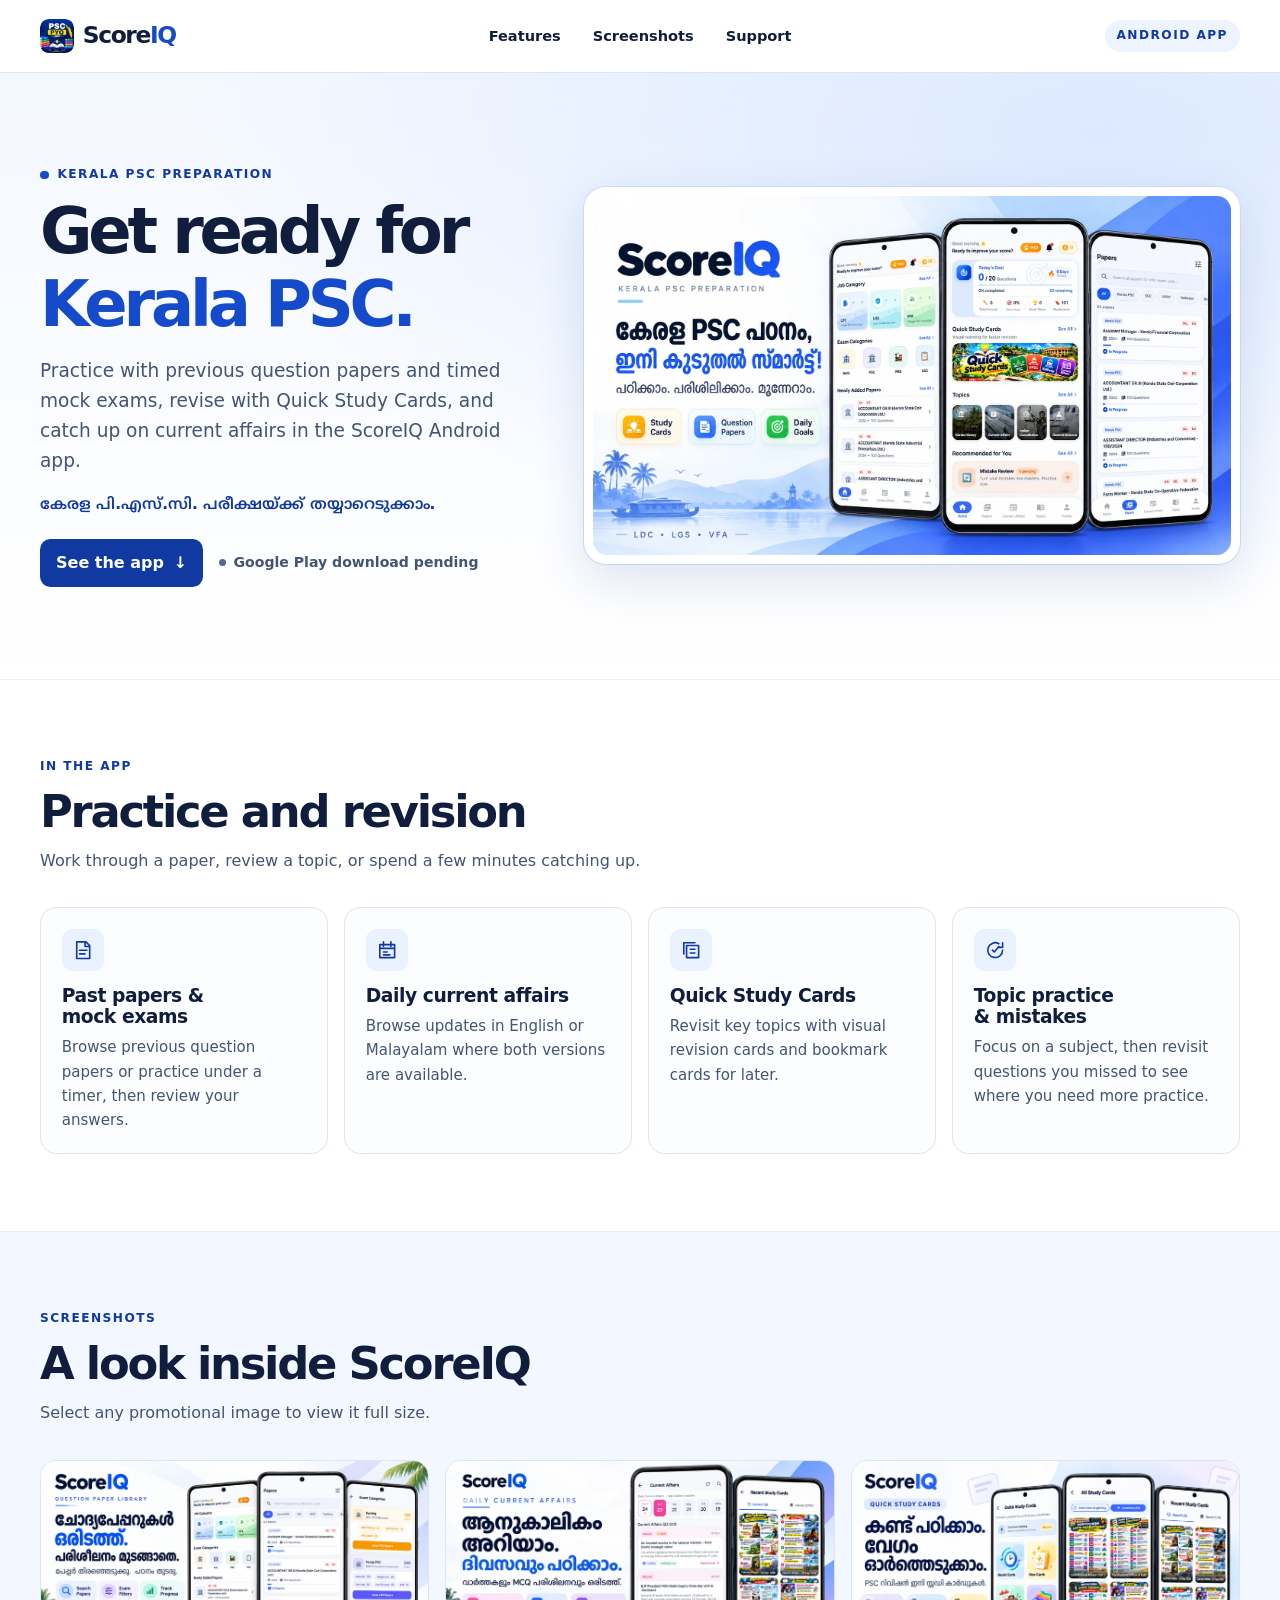
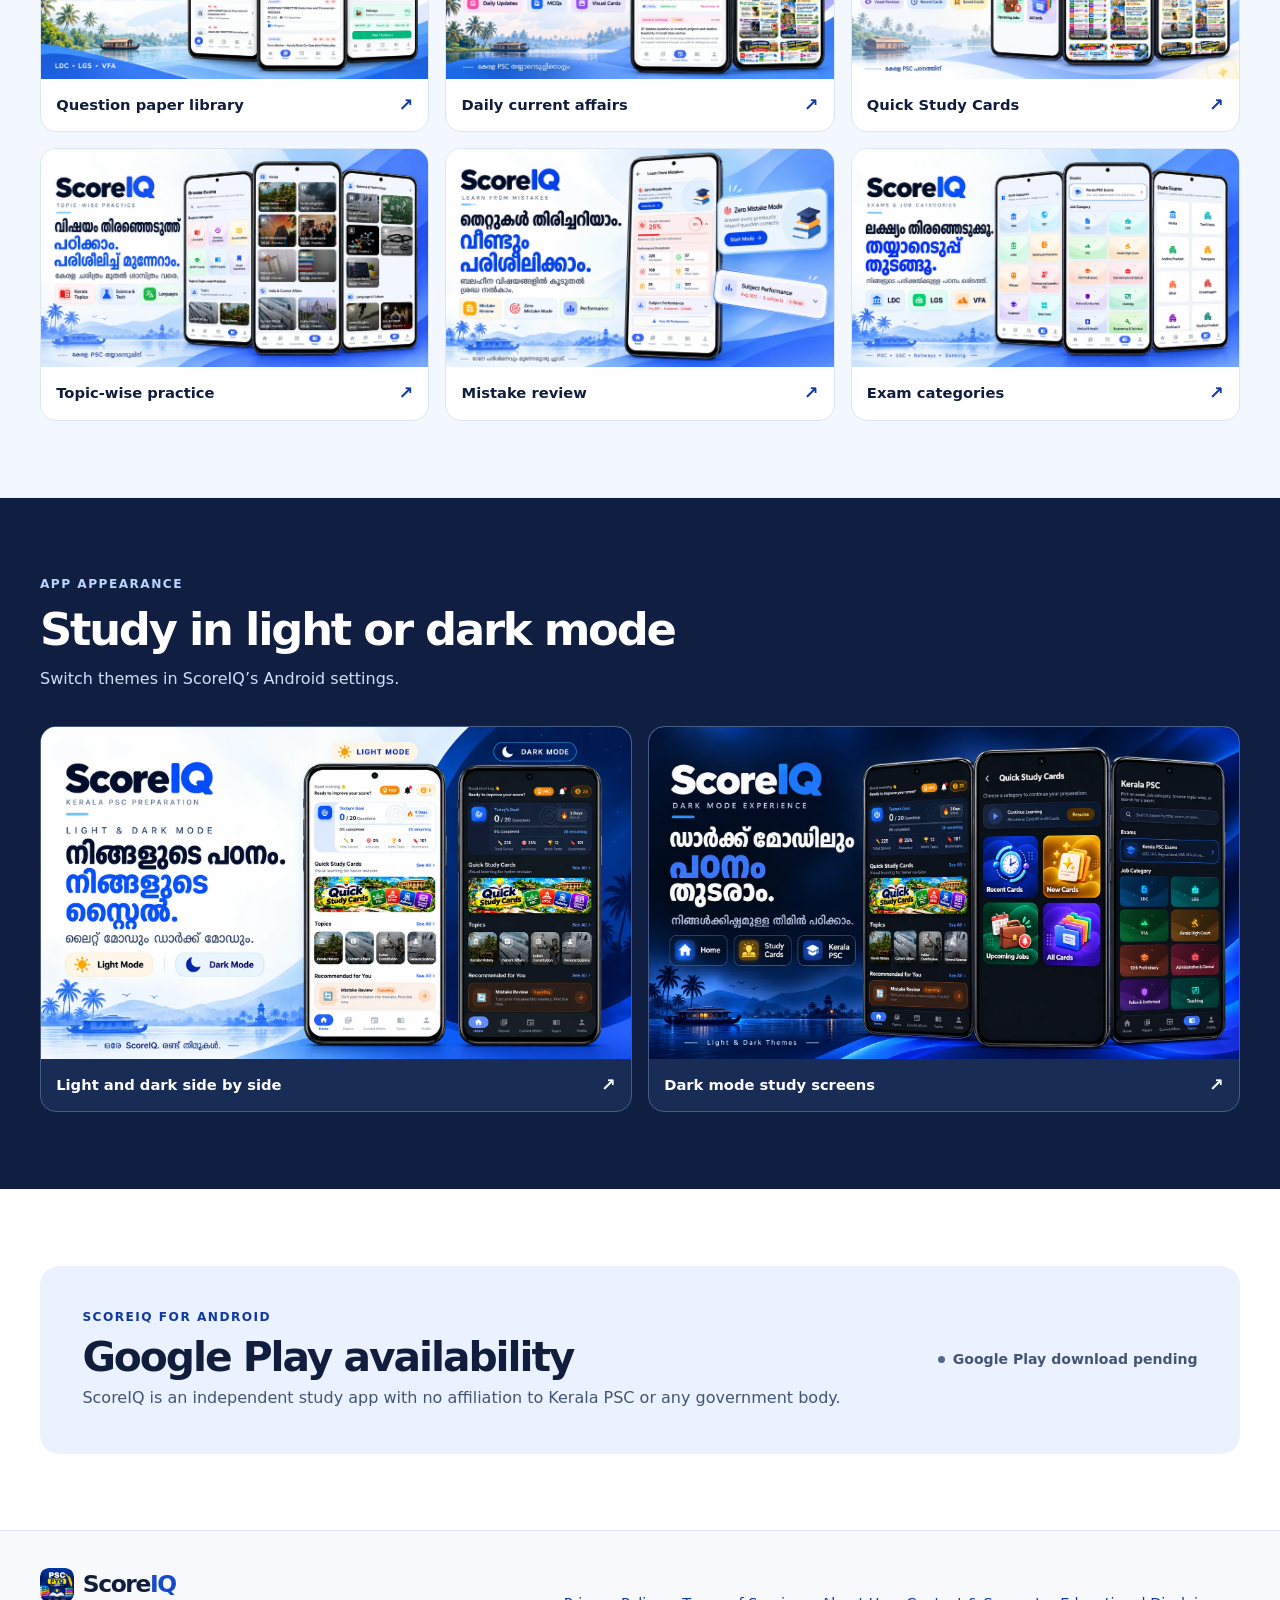
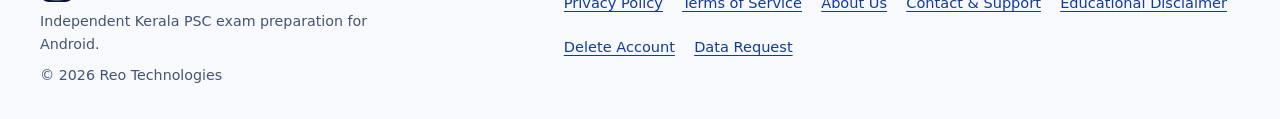
==== site/index.html @ dd033fdb "Build ScoreIQ static promotional website and gated Pages workflow" ====
<!DOCTYPE html>
<html lang="en">
<head>
  <meta charset="utf-8">
  <meta name="viewport" content="width=device-width, initial-scale=1">
  <title>ScoreIQ | Kerala PSC Exam Preparation</title>
  <meta name="description" content="Prepare for Kerala PSC with ScoreIQ for Android. Explore previous question papers, mock exams, current affairs, Quick Study Cards and topic-wise practice.">
  <meta name="theme-color" content="#f3f7ff">
  <link rel="canonical" href="https://raheemreo.github.io/score_iq_web/">
  <meta property="og:type" content="website">
  <meta property="og:site_name" content="ScoreIQ">
  <meta property="og:title" content="ScoreIQ | Kerala PSC Exam Preparation">
  <meta property="og:description" content="Prepare for Kerala PSC with ScoreIQ for Android. Explore previous question papers, mock exams, current affairs, Quick Study Cards and topic-wise practice.">
  <meta property="og:url" content="https://raheemreo.github.io/score_iq_web/">
  <meta property="og:image" content="https://raheemreo.github.io/score_iq_web/assets/images/hero-home-light.webp">
  <meta property="og:image:width" content="1672">
  <meta property="og:image:height" content="941">
  <meta property="og:image:alt" content="Promotional banner showing ScoreIQ home screen, Kerala PSC exam papers and daily goal screens in light mode">
  <meta name="twitter:card" content="summary_large_image">
  <link rel="icon" type="image/png" href="assets/scoreiq-icon.png">
  <link rel="stylesheet" href="assets/styles.css">
</head>
<body>
<a class="skip" href="#main">Skip to content</a>
<header class="site-header">
  <div class="wrap bar">
    <a class="brand" href="./"><img src="assets/scoreiq-icon.png" width="34" height="34" alt=""><span>Score<b>IQ</b></span></a>
    <nav class="header-links" aria-label="Main navigation">
      <a href="#features">Features</a>
      <a href="#screenshots">Screenshots</a>
      <a href="contact/">Support</a>
    </nav>
    <span class="platform">Android app</span>
  </div>
</header>
<main id="main" tabindex="-1">
  <section class="hero" aria-labelledby="hero-title">
    <div class="wrap hero-grid">
      <div>
        <p class="eyebrow">Kerala PSC preparation</p>
        <h1 id="hero-title">Get ready for <span>Kerala PSC.</span></h1>
        <p class="lead">Practice with previous question papers and timed mock exams, revise with Quick Study Cards, and catch up on current affairs in the ScoreIQ Android app.</p>
        <p class="malayalam" lang="ml">കേരള പി.എസ്.സി. പരീക്ഷയ്ക്ക് തയ്യാറെടുക്കാം.</p>
        <div class="actions">
          <a class="button" href="#screenshots">See the app <span aria-hidden="true">↓</span></a>
          <span class="store-status">Google Play download pending</span>
        </div>
      </div>
      <figure class="hero-media">
        <img class="banner" src="assets/images/hero-home-light.webp" width="1672" height="941" alt="Promotional banner showing ScoreIQ home screen, Kerala PSC exam papers and daily goal screens in light mode" fetchpriority="high">
      </figure>
    </div>
  </section>
  <section class="section wrap" id="features" aria-labelledby="features-title">
    <div class="section-head">
      <p class="eyebrow">In the app</p>
      <h2 id="features-title">Practice and revision</h2>
      <p>Work through a paper, review a topic, or spend a few minutes catching up.</p>
    </div>
    <div class="features">
      <article class="feature">
        <svg aria-hidden="true" viewBox="0 0 24 24"><path d="M5 3h10l4 4v14H5z M14 3v5h5 M8 12h8 M8 16h6"></path></svg>
        <h3>Past papers &amp; mock exams</h3>
        <p>Browse previous question papers or practice under a timer, then review your answers.</p>
      </article>
      <article class="feature">
        <svg aria-hidden="true" viewBox="0 0 24 24"><path d="M4 6h16v14H4z M4 10h16 M8 3v5 M16 3v5 M8 14h4 M8 17h7"></path></svg>
        <h3>Daily current affairs</h3>
        <p>Browse updates in English or Malayalam where both versions are available.</p>
      </article>
      <article class="feature">
        <svg aria-hidden="true" viewBox="0 0 24 24"><path d="M7 7h13v13H7z M4 16V4h12 M11 11h5 M11 15h5"></path></svg>
        <h3>Quick Study Cards</h3>
        <p>Revisit key topics with visual revision cards and bookmark cards for later.</p>
      </article>
      <article class="feature">
        <svg aria-hidden="true" viewBox="0 0 24 24"><path d="M9 12l2 2 5-6 M20 12a8 8 0 1 1-4-7 M20 4v5h-5"></path></svg>
        <h3>Topic practice &amp; mistakes</h3>
        <p>Focus on a subject, then revisit questions you missed to see where you need more practice.</p>
      </article>
    </div>
  </section>
  <section class="section gallery-section" id="screenshots" aria-labelledby="screenshots-title">
    <div class="wrap">
      <div class="section-head">
        <p class="eyebrow">Screenshots</p>
        <h2 id="screenshots-title">A look inside ScoreIQ</h2>
        <p>Select any promotional image to view it full size.</p>
      </div>
      <div class="gallery">
        <figure class="shot">
          <a href="assets/images/feature-question-papers.webp" aria-label="View full-size Question paper library promotional image">
            <img class="banner" src="assets/images/feature-question-papers.webp" width="1672" height="941" alt="ScoreIQ Kerala PSC previous question paper browsing interface and category views" loading="lazy" decoding="async">
          </a>
          <figcaption>Question paper library <span aria-hidden="true">↗</span></figcaption>
        </figure>
        <figure class="shot">
          <a href="assets/images/feature-current-affairs.webp" aria-label="View full-size Daily current affairs promotional image">
            <img class="banner" src="assets/images/feature-current-affairs.webp" width="1672" height="941" alt="ScoreIQ current affairs and recent study cards screens, with Malayalam promotional headline" loading="lazy" decoding="async">
          </a>
          <figcaption>Daily current affairs <span aria-hidden="true">↗</span></figcaption>
        </figure>
        <figure class="shot">
          <a href="assets/images/feature-study-cards.webp" aria-label="View full-size Quick Study Cards promotional image">
            <img class="banner" src="assets/images/feature-study-cards.webp" width="1672" height="941" alt="ScoreIQ quick study cards library and recent cards interface" loading="lazy" decoding="async">
          </a>
          <figcaption>Quick Study Cards <span aria-hidden="true">↗</span></figcaption>
        </figure>
        <figure class="shot">
          <a href="assets/images/feature-topic-practice.webp" aria-label="View full-size Topic-wise practice promotional image">
            <img class="banner" src="assets/images/feature-topic-practice.webp" width="1672" height="941" alt="ScoreIQ Kerala PSC topic practice and subject categories" loading="lazy" decoding="async">
          </a>
          <figcaption>Topic-wise practice <span aria-hidden="true">↗</span></figcaption>
        </figure>
        <figure class="shot">
          <a href="assets/images/feature-mistake-review.webp" aria-label="View full-size Mistake review promotional image">
            <img class="banner" src="assets/images/feature-mistake-review.webp" width="1672" height="941" alt="ScoreIQ zero mistake mode and performance review screen" loading="lazy" decoding="async">
          </a>
          <figcaption>Mistake review <span aria-hidden="true">↗</span></figcaption>
        </figure>
        <figure class="shot">
          <a href="assets/images/feature-exams-categories.webp" aria-label="View full-size Exam categories promotional image">
            <img class="banner" src="assets/images/feature-exams-categories.webp" width="1672" height="941" alt="ScoreIQ exams, categories, Kerala PSC and state exams interfaces" loading="lazy" decoding="async">
          </a>
          <figcaption>Exam categories <span aria-hidden="true">↗</span></figcaption>
        </figure>
      </div>
    </div>
  </section>
  <section class="section theme" aria-labelledby="theme-title">
    <div class="wrap">
      <div class="section-head">
        <p class="eyebrow">App appearance</p>
        <h2 id="theme-title">Study in light or dark mode</h2>
        <p>Switch themes in ScoreIQ’s Android settings.</p>
      </div>
      <div class="gallery">
        <figure class="shot">
          <a href="assets/images/feature-light-dark.webp" aria-label="View full-size Light and dark side by side promotional image">
            <img class="banner" src="assets/images/feature-light-dark.webp" width="1672" height="941" alt="Comparison of ScoreIQ mobile app light and dark themes" loading="lazy" decoding="async">
          </a>
          <figcaption>Light and dark side by side <span aria-hidden="true">↗</span></figcaption>
        </figure>
        <figure class="shot">
          <a href="assets/images/feature-dark-mode.webp" aria-label="View full-size Dark mode study screens promotional image">
            <img class="banner" src="assets/images/feature-dark-mode.webp" width="1672" height="941" alt="ScoreIQ home, quick study cards and Kerala PSC screens in dark mode" loading="lazy" decoding="async">
          </a>
          <figcaption>Dark mode study screens <span aria-hidden="true">↗</span></figcaption>
        </figure>
      </div>
    </div>
  </section>
  <section class="wrap section" aria-labelledby="download-title">
    <div class="final">
      <div>
        <p class="eyebrow">ScoreIQ for Android</p>
        <h2 id="download-title">Google Play availability</h2>
        <p>ScoreIQ is an independent study app with no affiliation to Kerala PSC or any government body.</p>
      </div>
      <span class="store-status">Google Play download pending</span>
    </div>
  </section>
</main>
<footer class="site-footer">
  <div class="wrap footer-grid">
    <div>
      <a class="brand" href="./"><img src="assets/scoreiq-icon.png" width="34" height="34" alt=""><span>Score<b>IQ</b></span></a>
      <p>Independent Kerala PSC exam preparation for Android.</p>
      <p class="footer-note">© 2026 Reo Technologies</p>
    </div>
    <nav aria-label="Policies and support">
      <a href="privacy/">Privacy Policy</a>
      <a href="terms/">Terms of Service</a>
      <a href="about/">About Us</a>
      <a href="contact/">Contact &amp; Support</a>
      <a href="disclaimer/">Educational Disclaimer</a>
      <a href="delete-account/">Delete Account</a>
      <a href="data-request/">Data Request</a>
    </nav>
  </div>
</footer>
</body>
</html>
---- site/assets/styles.css ----
@font-face {
  font-family: "Noto Sans Malayalam";
  font-style: normal;
  font-weight: 600;
  font-display: swap;
  src: url("fonts/noto-sans-malayalam-600.woff2") format("woff2");
  unicode-range: U+0D00-0D7F, U+200C-200D;
}
:root {
  color-scheme: light;
  --ink: #101d3d;
  --muted: #435474;
  --blue: #154acb;
  --blue-dark: #1139a2;
  --line: #dbe5f4;
  --pale: #f3f7ff;
  --white: #fff;
  font-family: system-ui, -apple-system, BlinkMacSystemFont, "Segoe UI", sans-serif;
  font-size: 100%;
  scroll-padding-top: 7rem;
}
* { box-sizing: border-box; }
body { margin: 0; color: var(--ink); background: var(--white); line-height: 1.62; }
a { color: var(--blue-dark); text-underline-offset: .22em; }
a:hover { color: var(--blue); }
:focus-visible { outline: 3px solid #0954df; outline-offset: 4px; }
img { display: block; max-width: 100%; height: auto; }
p, h1, h2, h3, figure { margin: 0; }
h1, h2, h3 { line-height: 1.13; text-wrap: balance; }
h1 { font-size: clamp(2.65rem, 5vw, 4.5rem); letter-spacing: -.065em; }
h2 { font-size: clamp(2rem, 3.5vw, 3.35rem); letter-spacing: -.05em; }
h3 { font-size: 1.17rem; letter-spacing: -.024em; }
.wrap { width: min(100% - 3rem, 75rem); margin-inline: auto; }
.skip { position: fixed; top: .5rem; left: .5rem; z-index: 9; padding: .75rem 1rem; background: white; transform: translateY(-180%); }
.skip:focus { transform: none; }
.site-header { position: sticky; top: 0; z-index: 5; background: #fff; border-bottom: 1px solid var(--line); }
.bar { min-height: 4.5rem; display: flex; align-items: center; justify-content: space-between; gap: 1rem; }
.brand { min-height: 44px; display: inline-flex; align-items: center; gap: .55rem; color: var(--ink); font-size: 1.46rem; font-weight: 820; letter-spacing: -.06em; text-decoration: none; white-space: nowrap; }
.brand b { color: var(--blue); }
.brand img { border-radius: .55rem; }
.header-links { display: flex; align-items: center; gap: clamp(.8rem, 2.9vw, 2rem); }
.header-links a { display: inline-flex; min-height: 44px; align-items: center; color: var(--ink); font-weight: 650; font-size: .91rem; text-decoration: none; }
.header-links a:hover { text-decoration: underline; }
.platform, .eyebrow { font-size: .76rem; font-weight: 800; letter-spacing: .12em; text-transform: uppercase; }
.platform { padding: .4rem .75rem; border-radius: 999px; color: var(--blue-dark); background: #edf3ff; white-space: nowrap; }
.eyebrow { color: var(--blue-dark); }
.hero { background: radial-gradient(ellipse at 86% 10%, #dce9ff, transparent 58%), linear-gradient(180deg, #f4f8ff, #fff); border-bottom: 1px solid #edf1f9; }
.hero-grid { padding-block: clamp(3rem, 7.2vw, 6.1rem); display: grid; grid-template-columns: .88fr 1.18fr; gap: clamp(1.6rem, 4.3vw, 4.5rem); align-items: center; }
.hero .eyebrow { display: flex; align-items: center; gap: .55rem; }
.hero .eyebrow::before { content: ""; width: .54rem; height: .54rem; border-radius: 50%; background: var(--blue); }
.hero h1 { margin-block: .65rem 1rem; }
.hero h1 span { color: var(--blue); white-space: nowrap; }
.lead { max-width: 44ch; font-size: clamp(1rem, 1.45vw, 1.18rem); color: var(--muted); }
.malayalam { margin-top: 1rem; font-family: "Noto Sans Malayalam", "Nirmala UI", "Kartika", system-ui, sans-serif; font-size: .96rem; font-weight: 600; color: var(--blue-dark); }
.actions { display: flex; align-items: center; flex-wrap: wrap; gap: .6rem 1rem; margin-top: 1.35rem; }
.button { display: inline-flex; min-height: 48px; align-items: center; gap: .6rem; padding: .55rem 1rem; border-radius: .65rem; background: var(--blue-dark); color: var(--white); text-decoration: none; font-weight: 740; }
.button:hover { background: #0d2e84; color: white; }
.store-status { display: inline-flex; align-items: center; gap: .45rem; font-size: .88rem; font-weight: 650; color: var(--muted); }
.store-status::before { content: ""; width: .46rem; height: .46rem; background: #52678d; border-radius: 50%; }
.hero-media { padding: .55rem; border-radius: 1.35rem; background: white; box-shadow: 0 16px 50px #17479524, 0 0 0 1px #d6e2f6; }
.banner { width: 100%; aspect-ratio: 1672 / 941; object-fit: contain; background: #eaf2ff; }
.hero-media .banner { border-radius: .9rem; }
.section { padding-block: clamp(3.15rem, 6vw, 5.5rem); }
.section-head { display: grid; gap: .65rem; margin-bottom: clamp(1.4rem, 3vw, 2.1rem); }
.section-head p:last-child { color: var(--muted); }
.features { display: grid; grid-template-columns: repeat(4, minmax(0, 1fr)); gap: 1rem; }
.feature { padding: 1.3rem; border: 1px solid var(--line); border-radius: 1rem; background: #fbfdff; }
.feature h3 { margin-block: .85rem .5rem; }
.feature p { color: var(--muted); font-size: .94rem; }
.feature svg { display: block; width: 2.65rem; height: 2.65rem; padding: .63rem; background: #eaf1ff; color: var(--blue-dark); border-radius: .7rem; stroke-width: 1.75; fill: none; stroke: currentColor; stroke-linecap: round; stroke-linejoin: round; }
.gallery-section { background: var(--pale); border-block: 1px solid #e8eef9; }
.gallery { display: grid; grid-template-columns: repeat(3, minmax(0, 1fr)); gap: 1rem; }
.shot { min-width: 0; overflow: hidden; border-radius: 1rem; border: 1px solid var(--line); background: white; }
.shot a { display: block; }
.shot a:focus-visible { outline-offset: -4px; }
.shot figcaption { display: flex; justify-content: space-between; align-items: center; gap: .5rem; padding: .75rem .95rem; color: var(--ink); font-size: .92rem; font-weight: 720; }
.shot figcaption span { font-size: 1.1rem; color: var(--blue-dark); }
.theme { background: #101e41; color: #fff; }
.theme .eyebrow { color: #bcd3ff; }
.theme .section-head p:last-child { color: #cfddf8; }
.theme .gallery { grid-template-columns: repeat(2, minmax(0, 1fr)); }
.theme .shot { background: #192c56; border-color: #465c86; }
.theme .shot figcaption, .theme .shot figcaption span { color: white; }
.theme :focus-visible { outline-color: #bcd3ff; }
.final { display: flex; align-items: center; justify-content: space-between; gap: 1.4rem; padding: clamp(1.4rem, 4vw, 2.65rem); background: #eaf2ff; border-radius: 1.2rem; }
.final h2 { font-size: clamp(1.7rem, 3.4vw, 2.55rem); margin-block: .35rem; }
.final p { color: var(--muted); }
.final .eyebrow { color: var(--blue-dark); }
.site-footer { background: #f7f9fd; border-top: 1px solid var(--line); padding-block: 2rem; }
.footer-grid { display: grid; grid-template-columns: .85fr 1.15fr; gap: 1.5rem; }
.footer-grid p { max-width: 42ch; color: var(--muted); font-size: .89rem; }
.footer-grid nav { display: flex; flex-wrap: wrap; align-content: center; gap: 0 1.2rem; }
.footer-grid nav a { display: inline-flex; align-items: center; min-height: 44px; font-size: .91rem; }
.footer-note { margin-top: .45rem; }
.doc { width: min(100% - 3rem, 48rem); margin-inline: auto; padding-block: clamp(2.5rem, 7vw, 5rem); }
.doc h1 { margin-block: .45rem .7rem; font-size: clamp(2.5rem, 6vw, 4rem); }
.doc h2 { margin-block: 1.9rem .55rem; font-size: clamp(1.28rem, 4vw, 1.6rem); letter-spacing: -.035em; }
.doc p + p { margin-top: .7rem; }
.doc ul, .doc ol { padding-inline-start: 1.35rem; }
.doc li + li { margin-top: .45rem; }
.notice { margin-block: 1.2rem; padding: .85rem 1.1rem; border-inline-start: 4px solid #2458ce; background: var(--pale); border-radius: .2rem .6rem .6rem .2rem; }
.doc .notice p { margin: 0; }
.doc a { overflow-wrap: anywhere; }
@media (max-width: 62rem) {
  .features { grid-template-columns: repeat(2, minmax(0, 1fr)); }
}
@media (max-width: 50rem) {
  .hero-grid { grid-template-columns: 1fr; }
  .hero h1 { max-width: 15ch; }
  .gallery { grid-template-columns: repeat(2, minmax(0, 1fr)); }
  .footer-grid { grid-template-columns: 1fr; gap: .9rem; }
}
@media (max-width: 37rem) {
  .wrap, .doc { width: calc(100% - 2rem); }
  .bar { flex-wrap: wrap; gap: 0 .75rem; padding-top: .3rem; }
  .header-links { order: 1; flex-basis: 100%; gap: 1.2rem; }
  .gallery, .theme .gallery { grid-template-columns: 1fr; }
  .final { align-items: flex-start; flex-direction: column; }
}
@media (max-width: 25rem) {
  .features { grid-template-columns: 1fr; }
}
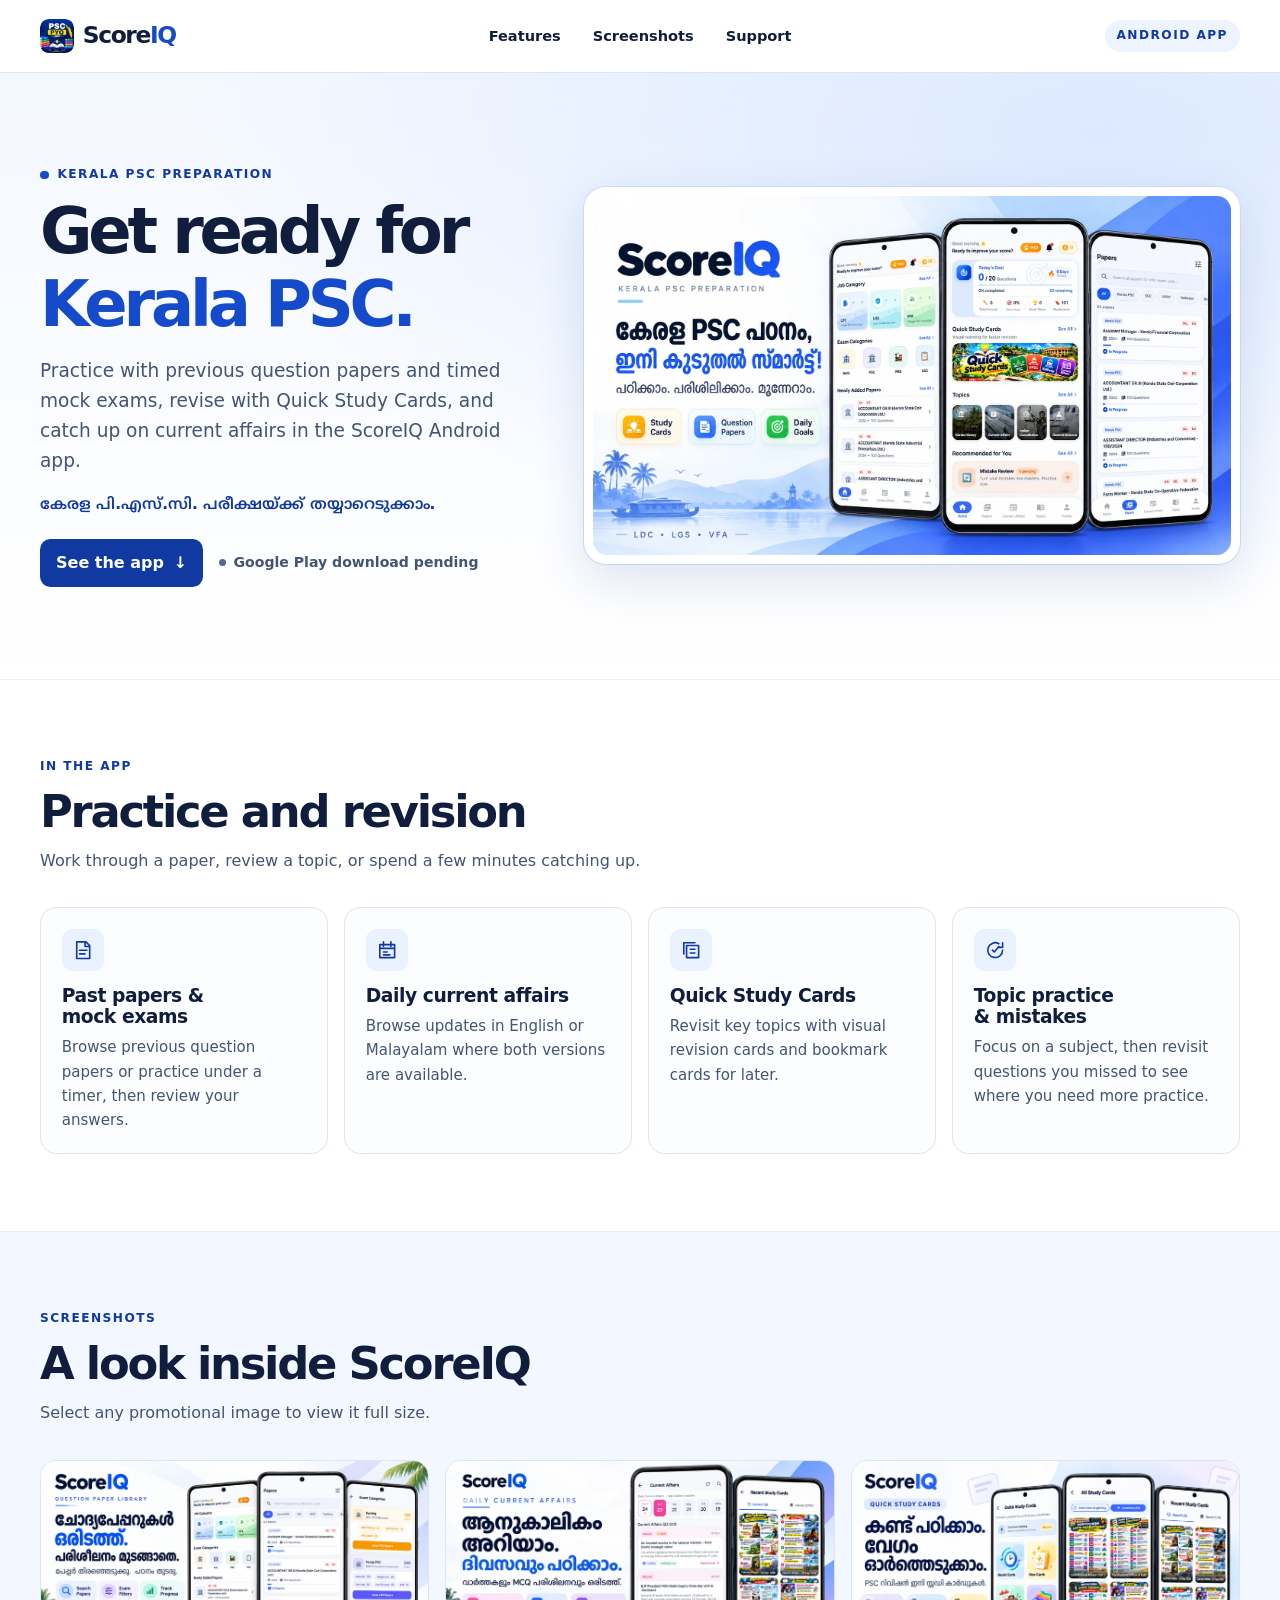
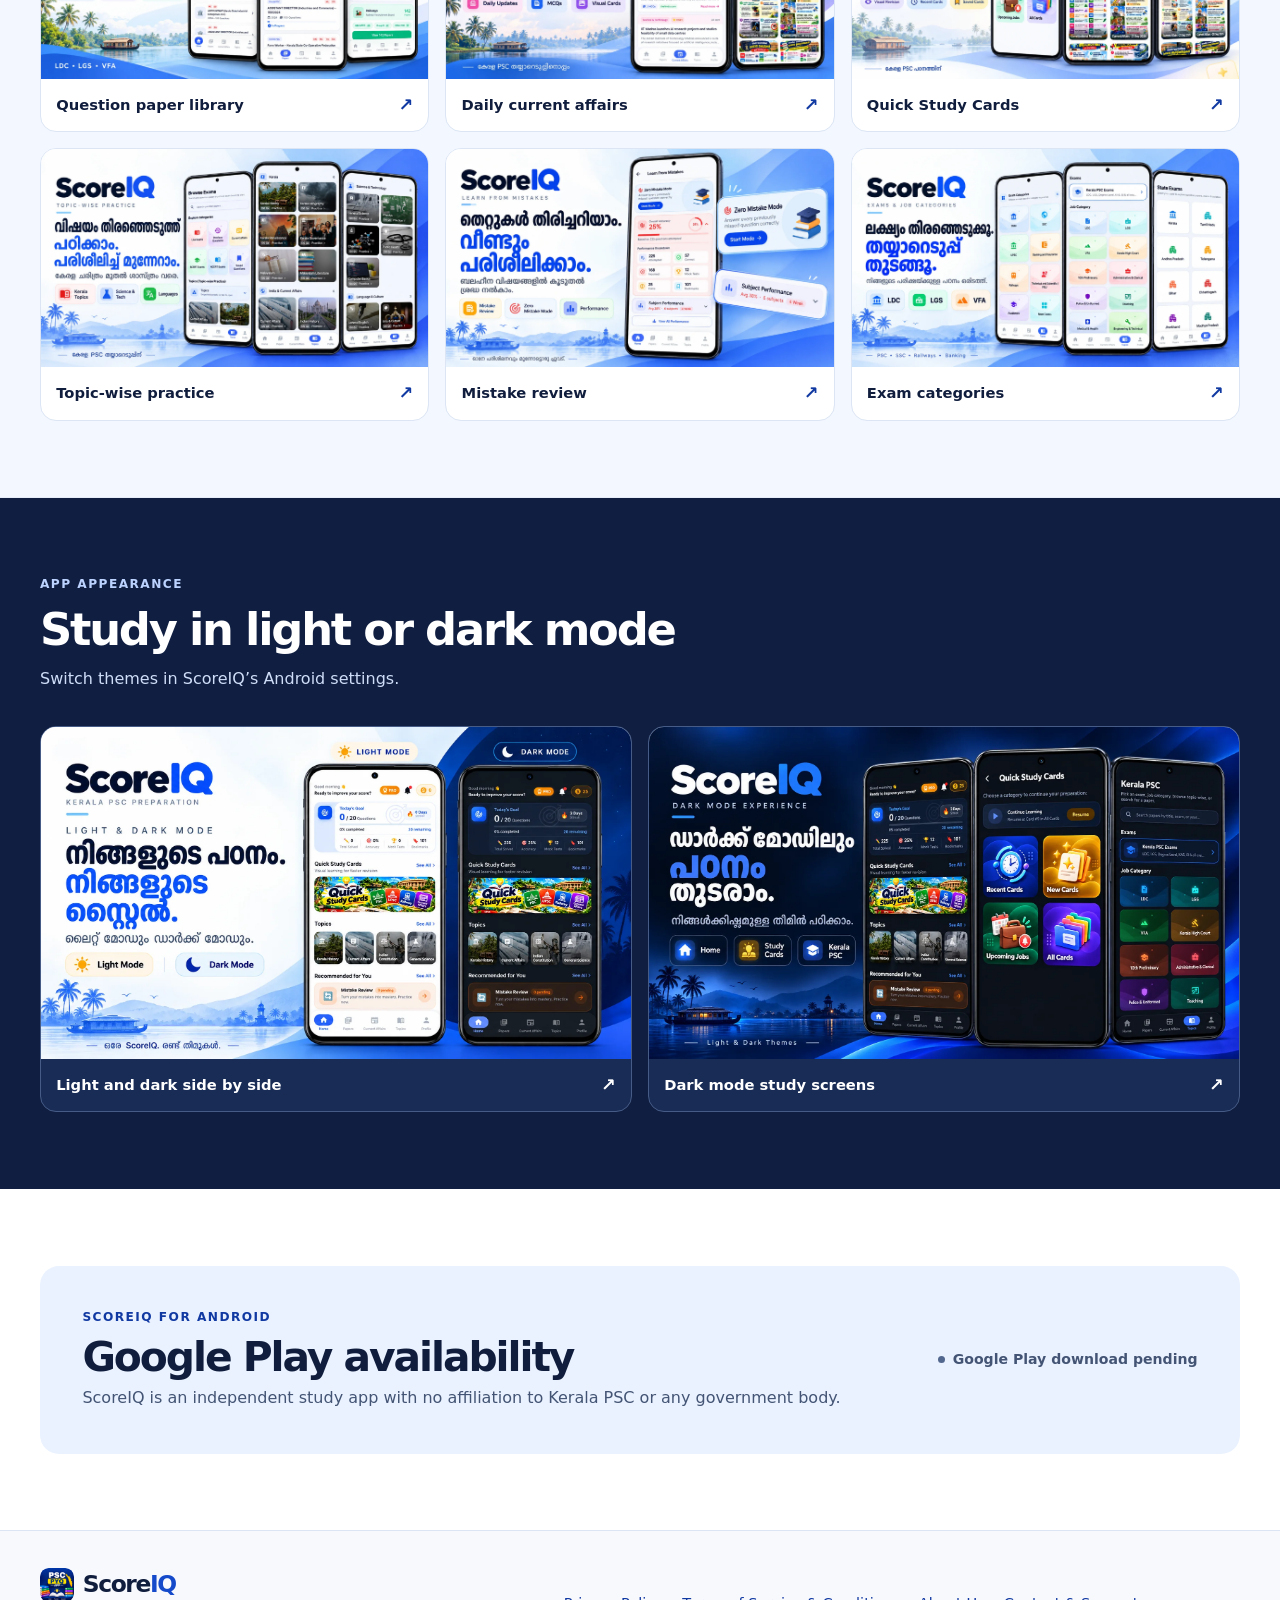
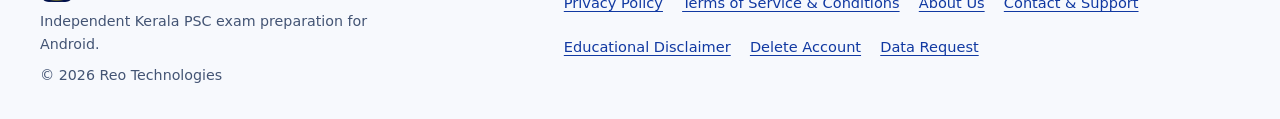
==== commit 69c2c6db: "Publish app-specific policies and enable ScoreIQ website deployment" ====
--- a/site/index.html
+++ b/site/index.html
@@ -170,7 +170,7 @@
     </div>
     <nav aria-label="Policies and support">
       <a href="privacy/">Privacy Policy</a>
-      <a href="terms/">Terms of Service</a>
+      <a href="terms/">Terms of Service &amp; Conditions</a>
       <a href="about/">About Us</a>
       <a href="contact/">Contact &amp; Support</a>
       <a href="disclaimer/">Educational Disclaimer</a>
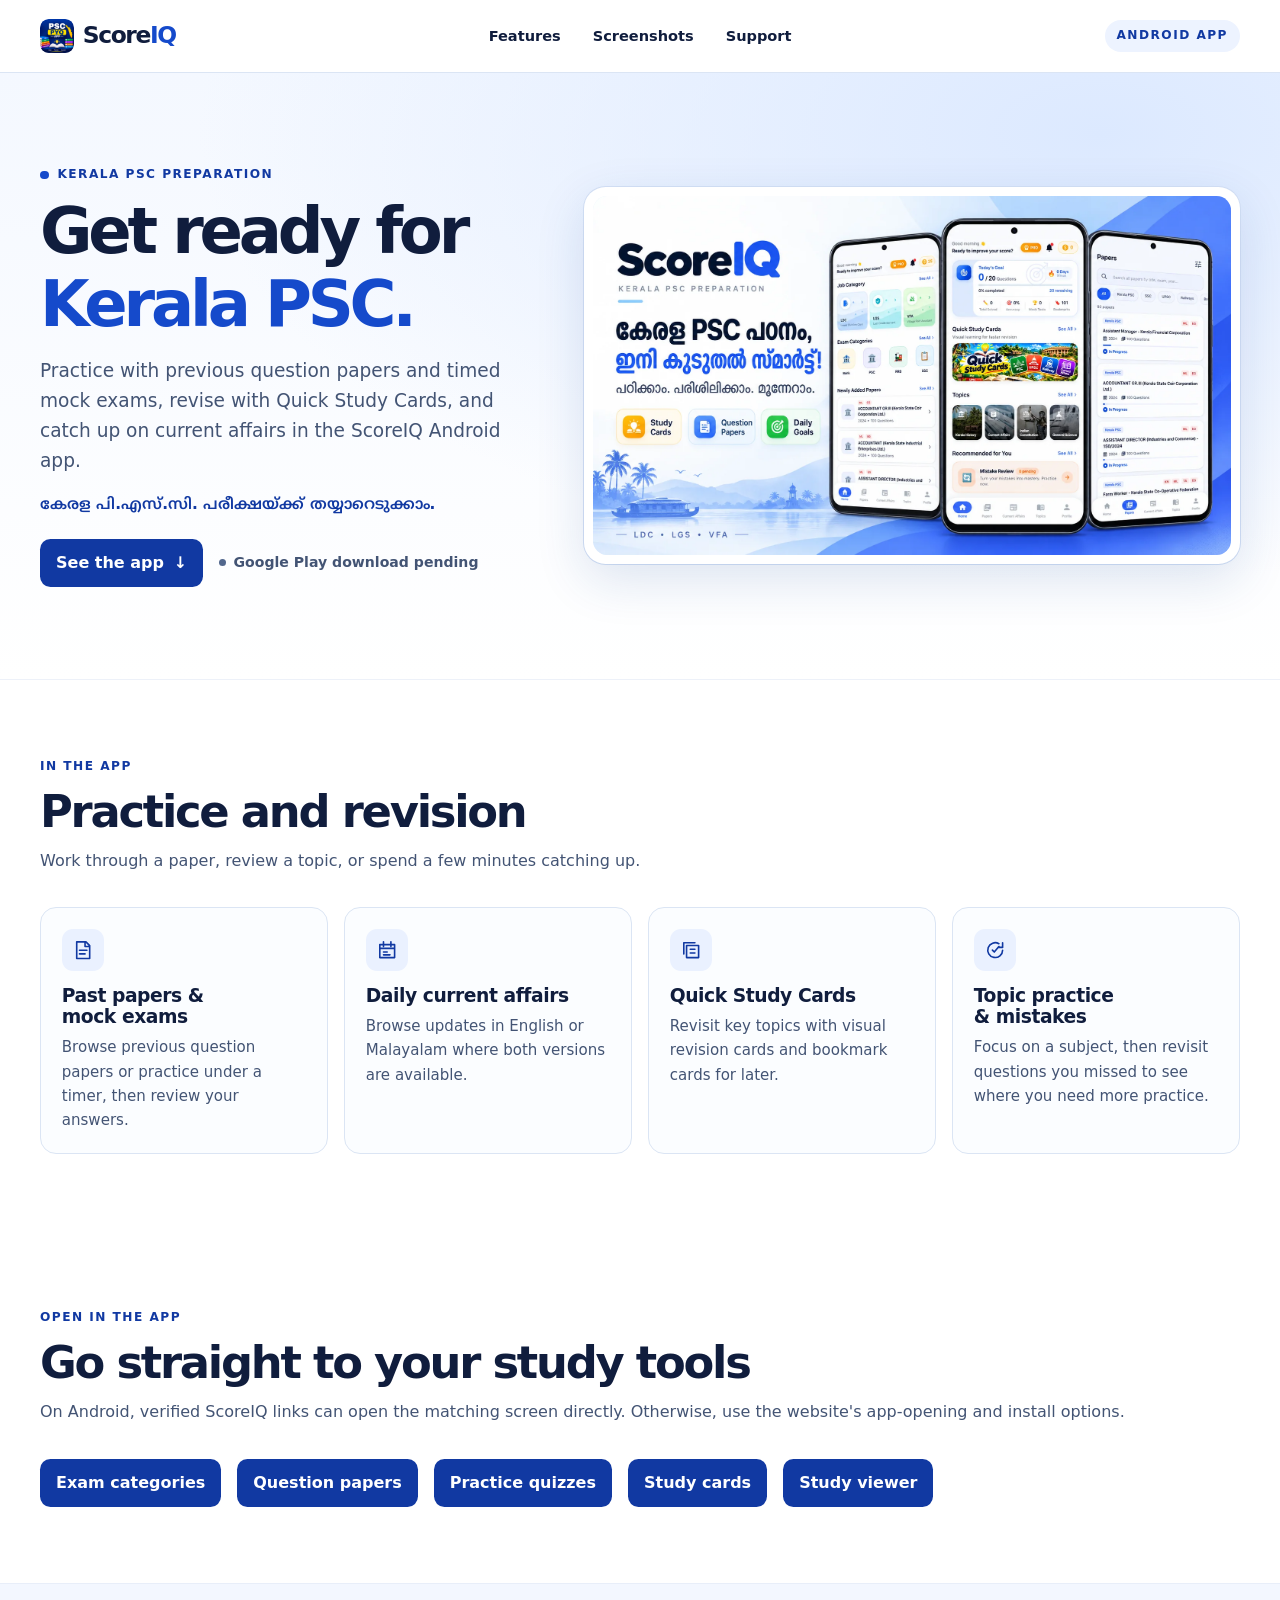
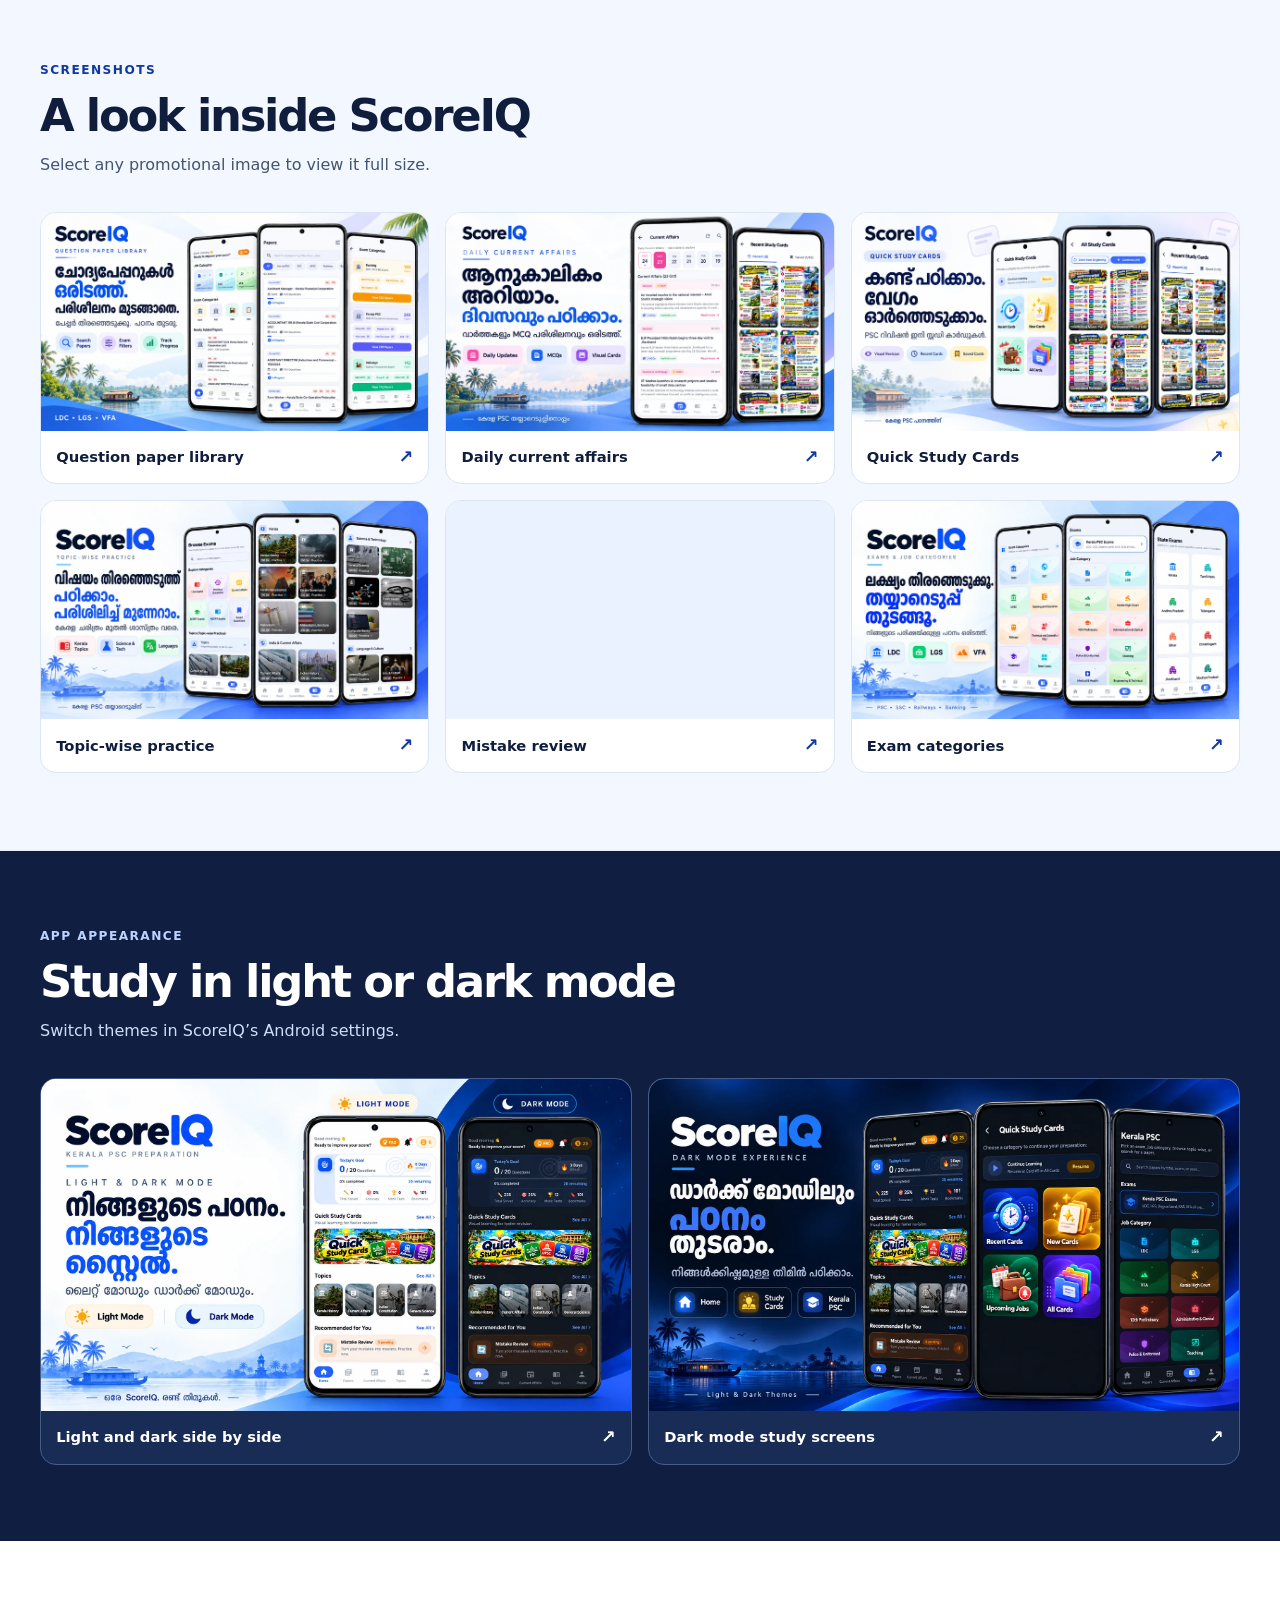
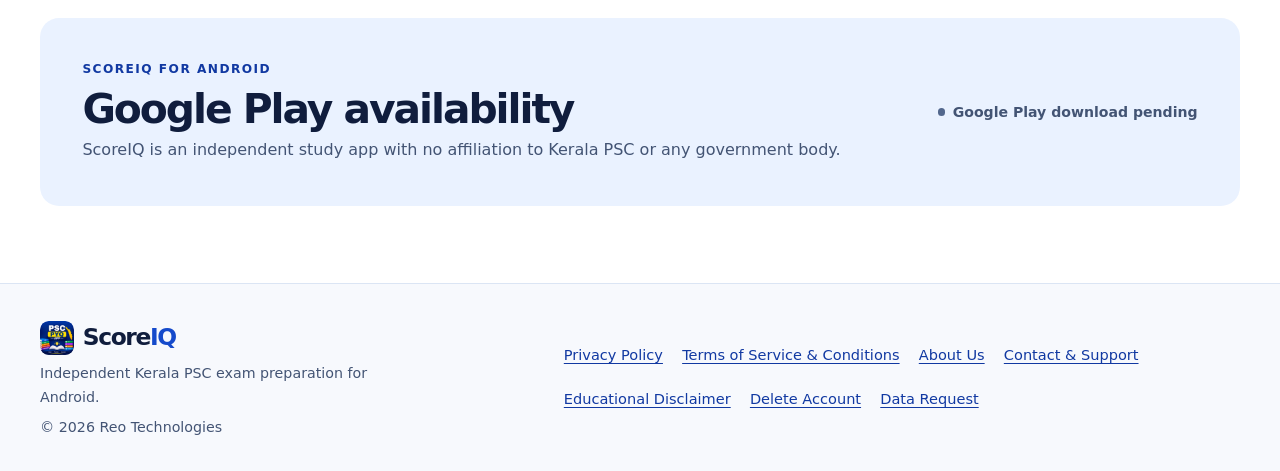
==== commit e1990a03: "feat(web): link homepage tools and verify five deep-link landing pages" ====
--- a/site/index.html
+++ b/site/index.html
@@ -78,6 +78,20 @@
         <h3>Topic practice &amp; mistakes</h3>
         <p>Focus on a subject, then revisit questions you missed to see where you need more practice.</p>
       </article>
+    </div>
+  </section>
+  <section class="section wrap" id="open-in-app" aria-labelledby="open-title">
+    <div class="section-head">
+      <p class="eyebrow">Open in the app</p>
+      <h2 id="open-title">Go straight to your study tools</h2>
+      <p>On Android, verified ScoreIQ links can open the matching screen directly. Otherwise, use the website's app-opening and install options.</p>
+    </div>
+    <div class="actions">
+      <a class="button" href="open/exam/">Exam categories</a>
+      <a class="button" href="open/paper/">Question papers</a>
+      <a class="button" href="open/quiz/">Practice quizzes</a>
+      <a class="button" href="open/study-cards/">Study cards</a>
+      <a class="button" href="open/study-viewer/">Study viewer</a>
     </div>
   </section>
   <section class="section gallery-section" id="screenshots" aria-labelledby="screenshots-title">
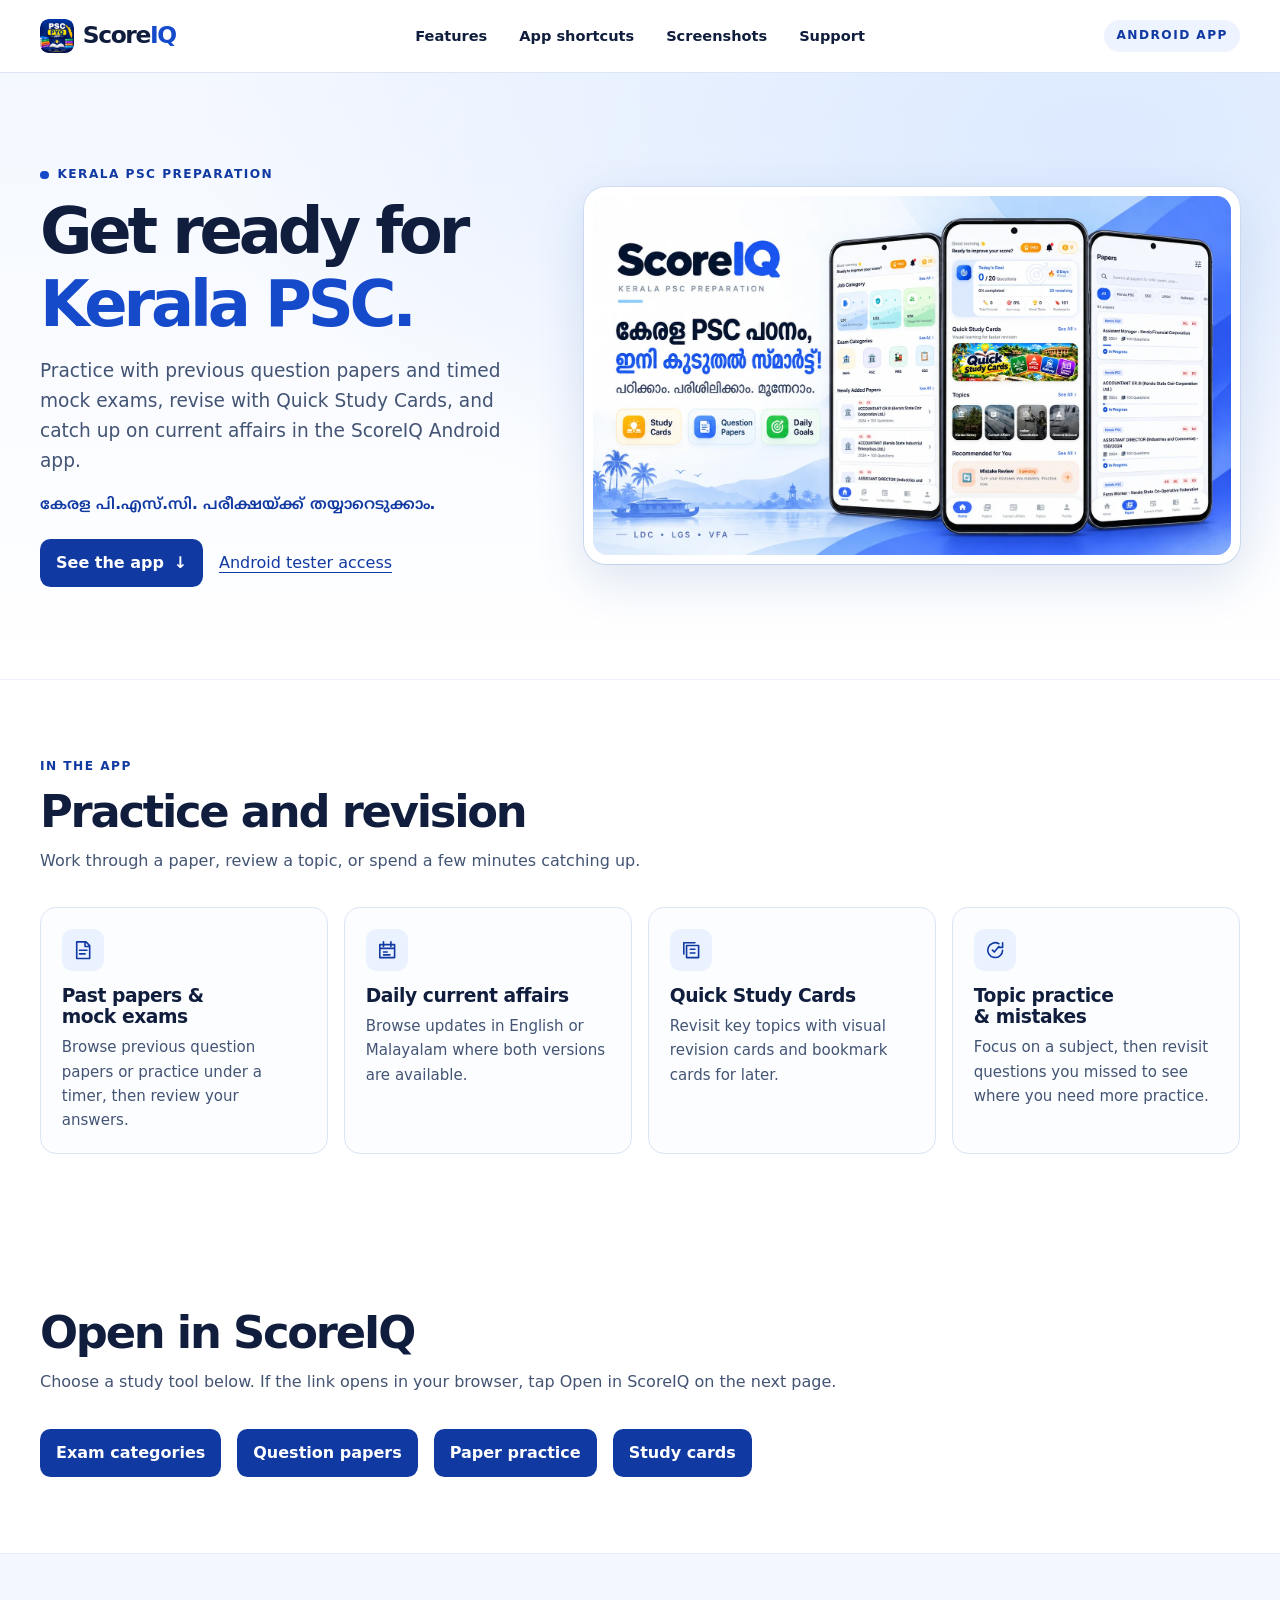
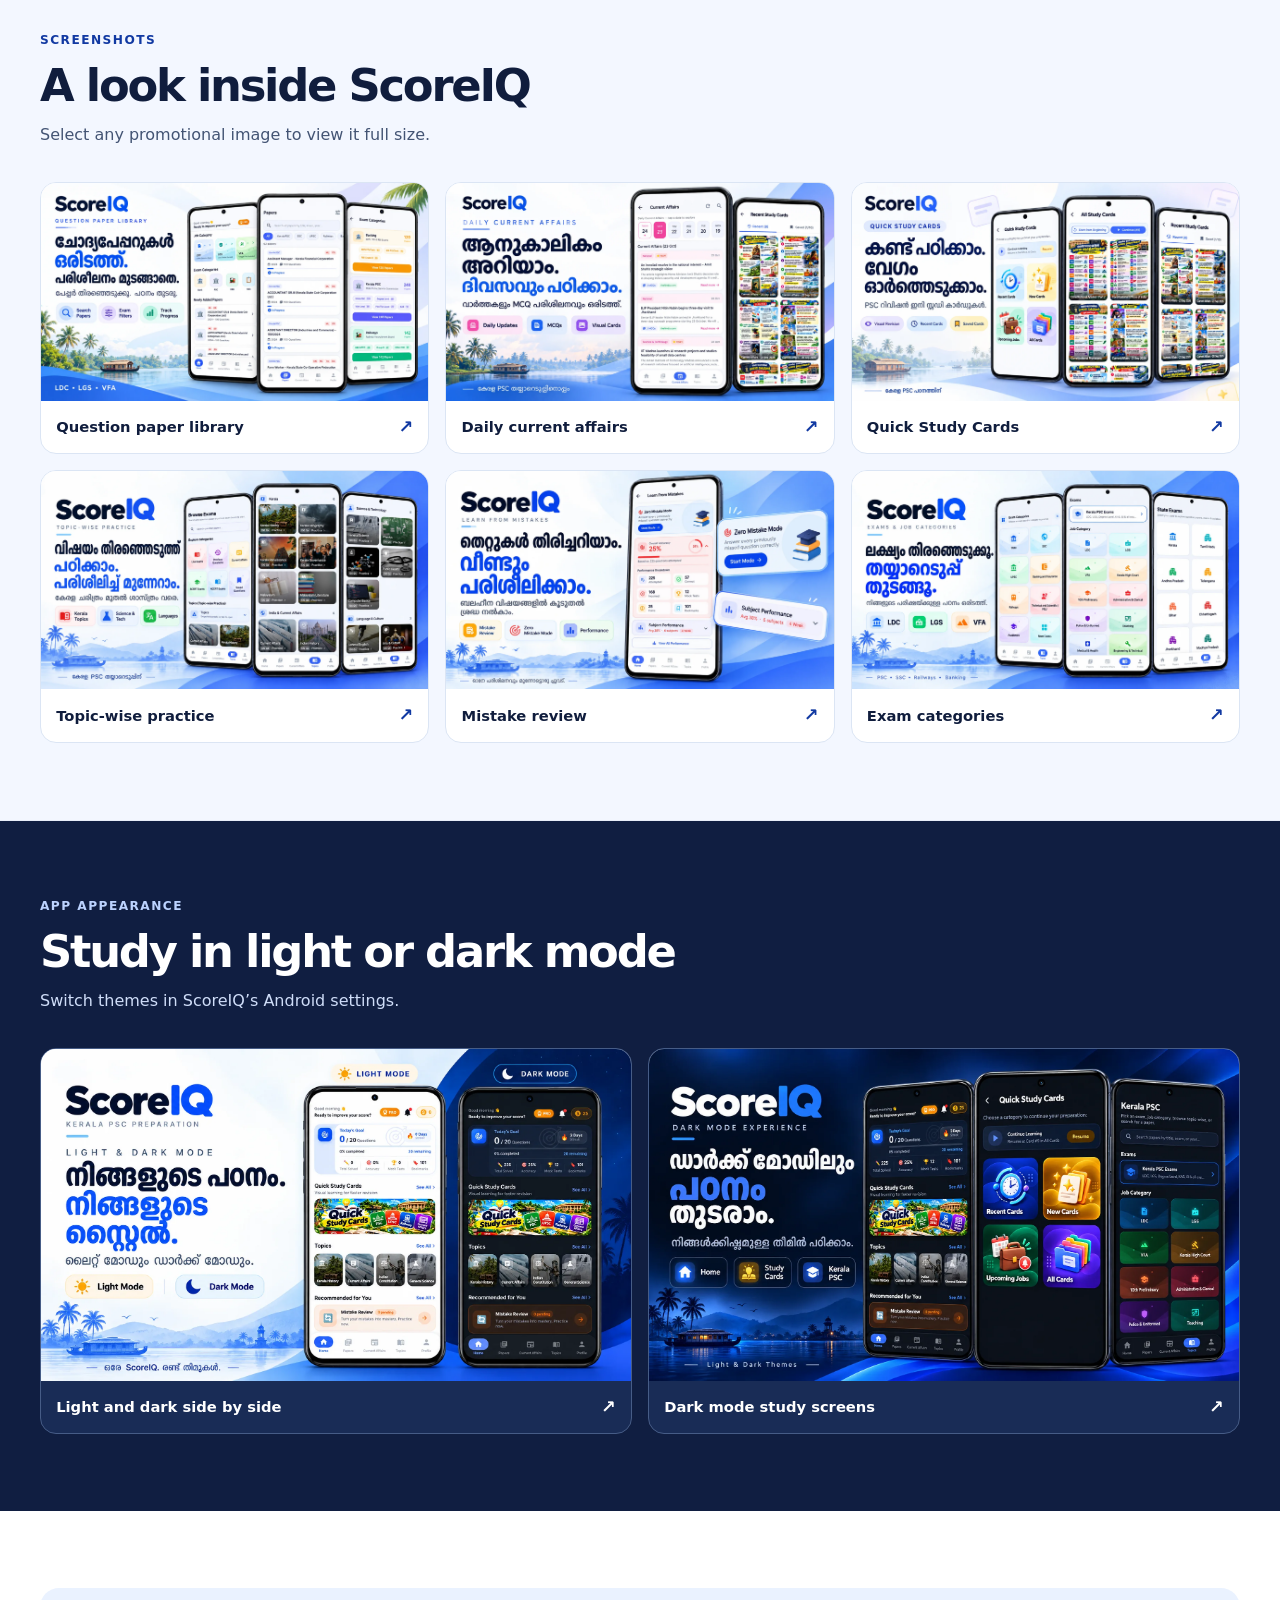
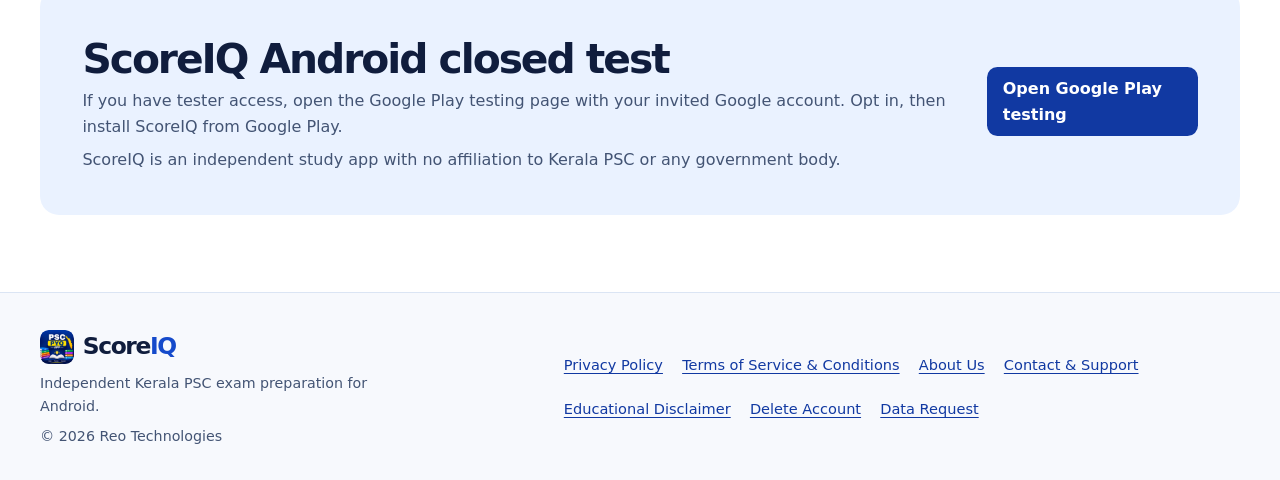
==== commit 6c965d8f: "Align ScoreIQ website shortcuts with Android routes and closed testing" ====
--- a/site/index.html
+++ b/site/index.html
@@ -27,6 +27,7 @@
     <a class="brand" href="./"><img src="assets/scoreiq-icon.png" width="34" height="34" alt=""><span>Score<b>IQ</b></span></a>
     <nav class="header-links" aria-label="Main navigation">
       <a href="#features">Features</a>
+      <a href="#open-in-app">App shortcuts</a>
       <a href="#screenshots">Screenshots</a>
       <a href="contact/">Support</a>
     </nav>
@@ -43,7 +44,7 @@
         <p class="malayalam" lang="ml">കേരള പി.എസ്.സി. പരീക്ഷയ്ക്ക് തയ്യാറെടുക്കാം.</p>
         <div class="actions">
           <a class="button" href="#screenshots">See the app <span aria-hidden="true">↓</span></a>
-          <span class="store-status">Google Play download pending</span>
+          <a href="#android-access">Android tester access</a>
         </div>
       </div>
       <figure class="hero-media">
@@ -82,16 +83,14 @@
   </section>
   <section class="section wrap" id="open-in-app" aria-labelledby="open-title">
     <div class="section-head">
-      <p class="eyebrow">Open in the app</p>
-      <h2 id="open-title">Go straight to your study tools</h2>
-      <p>On Android, verified ScoreIQ links can open the matching screen directly. Otherwise, use the website's app-opening and install options.</p>
+      <h2 id="open-title">Open in ScoreIQ</h2>
+      <p>Choose a study tool below. If the link opens in your browser, tap Open in ScoreIQ on the next page.</p>
     </div>
     <div class="actions">
       <a class="button" href="open/exam/">Exam categories</a>
       <a class="button" href="open/paper/">Question papers</a>
-      <a class="button" href="open/quiz/">Practice quizzes</a>
+      <a class="button" href="open/quiz/">Paper practice</a>
       <a class="button" href="open/study-cards/">Study cards</a>
-      <a class="button" href="open/study-viewer/">Study viewer</a>
     </div>
   </section>
   <section class="section gallery-section" id="screenshots" aria-labelledby="screenshots-title">
@@ -164,14 +163,14 @@
       </div>
     </div>
   </section>
-  <section class="wrap section" aria-labelledby="download-title">
+  <section class="wrap section" id="android-access" aria-labelledby="download-title">
     <div class="final">
       <div>
-        <p class="eyebrow">ScoreIQ for Android</p>
-        <h2 id="download-title">Google Play availability</h2>
+        <h2 id="download-title">ScoreIQ Android closed test</h2>
+        <p>If you have tester access, open the Google Play testing page with your invited Google account. Opt in, then install ScoreIQ from Google Play.</p>
         <p>ScoreIQ is an independent study app with no affiliation to Kerala PSC or any government body.</p>
       </div>
-      <span class="store-status">Google Play download pending</span>
+      <a class="button" href="https://play.google.com/apps/testing/com.reotech.scoreiq">Open Google Play testing</a>
     </div>
   </section>
 </main>
--- a/site/assets/styles.css
+++ b/site/assets/styles.css
@@ -55,8 +55,6 @@
 .actions { display: flex; align-items: center; flex-wrap: wrap; gap: .6rem 1rem; margin-top: 1.35rem; }
 .button { display: inline-flex; min-height: 48px; align-items: center; gap: .6rem; padding: .55rem 1rem; border-radius: .65rem; background: var(--blue-dark); color: var(--white); text-decoration: none; font-weight: 740; }
 .button:hover { background: #0d2e84; color: white; }
-.store-status { display: inline-flex; align-items: center; gap: .45rem; font-size: .88rem; font-weight: 650; color: var(--muted); }
-.store-status::before { content: ""; width: .46rem; height: .46rem; background: #52678d; border-radius: 50%; }
 .hero-media { padding: .55rem; border-radius: 1.35rem; background: white; box-shadow: 0 16px 50px #17479524, 0 0 0 1px #d6e2f6; }
 .banner { width: 100%; aspect-ratio: 1672 / 941; object-fit: contain; background: #eaf2ff; }
 .hero-media .banner { border-radius: .9rem; }
@@ -85,6 +83,7 @@
 .final { display: flex; align-items: center; justify-content: space-between; gap: 1.4rem; padding: clamp(1.4rem, 4vw, 2.65rem); background: #eaf2ff; border-radius: 1.2rem; }
 .final h2 { font-size: clamp(1.7rem, 3.4vw, 2.55rem); margin-block: .35rem; }
 .final p { color: var(--muted); }
+.final p + p { margin-top: .45rem; }
 .final .eyebrow { color: var(--blue-dark); }
 .site-footer { background: #f7f9fd; border-top: 1px solid var(--line); padding-block: 2rem; }
 .footer-grid { display: grid; grid-template-columns: .85fr 1.15fr; gap: 1.5rem; }
@@ -101,6 +100,7 @@
 .notice { margin-block: 1.2rem; padding: .85rem 1.1rem; border-inline-start: 4px solid #2458ce; background: var(--pale); border-radius: .2rem .6rem .6rem .2rem; }
 .doc .notice p { margin: 0; }
 .doc a { overflow-wrap: anywhere; }
+.link-notice:not(:empty) { margin-top: .7rem; color: var(--muted); }
 @media (max-width: 62rem) {
   .features { grid-template-columns: repeat(2, minmax(0, 1fr)); }
 }
@@ -113,7 +113,7 @@
 @media (max-width: 37rem) {
   .wrap, .doc { width: calc(100% - 2rem); }
   .bar { flex-wrap: wrap; gap: 0 .75rem; padding-top: .3rem; }
-  .header-links { order: 1; flex-basis: 100%; gap: 1.2rem; }
+  .header-links { order: 1; flex-basis: 100%; flex-wrap: wrap; gap: 0 .85rem; }
   .gallery, .theme .gallery { grid-template-columns: 1fr; }
   .final { align-items: flex-start; flex-direction: column; }
 }
